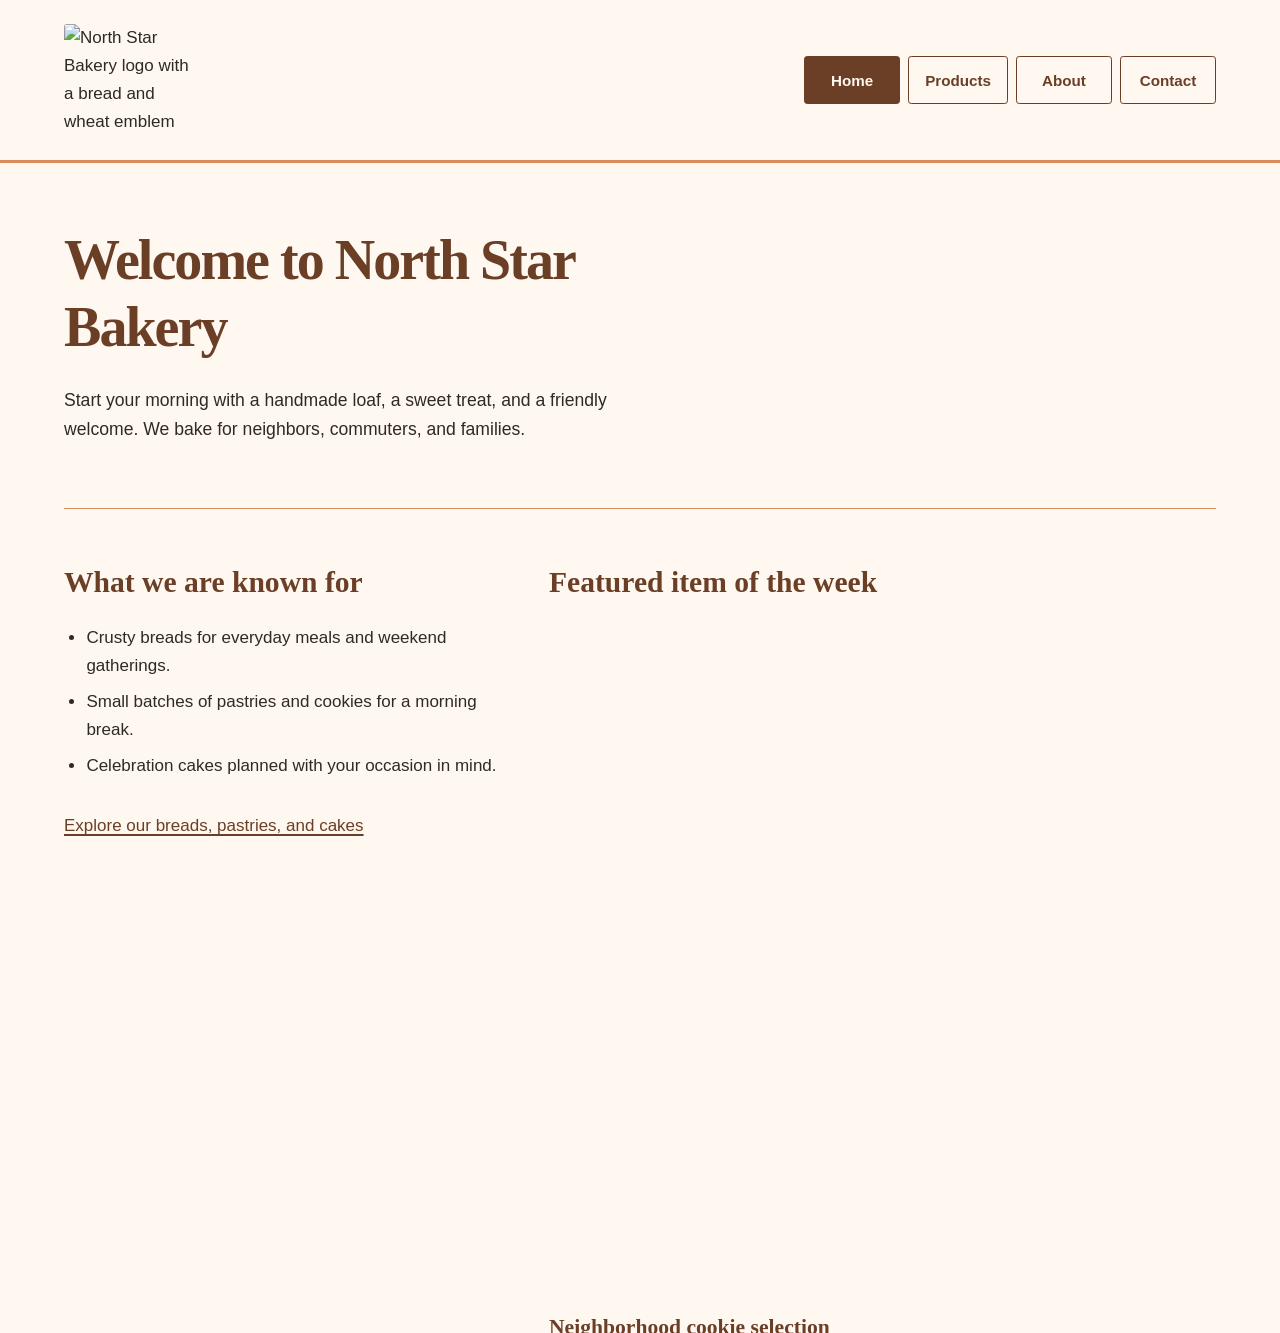
==== index.html @ 02958ff5 "Add files via upload" ====
<!DOCTYPE html>
<html lang="en">
<head>
  <meta charset="UTF-8">
  <meta name="viewport" content="width=device-width, initial-scale=1.0">
  <meta name="description" content="Neighborhood breads, pastries, cakes, and weekly bakery features.">
  <title>Home | North Star Bakery</title>
<link rel="stylesheet" href="styles.css">
</head>
<body class="index-page">
  <!-- Business details are sample content for the client scenario. -->
  <a href="#main-content">Skip to main content</a>
  <header>
    <div class="container header-inner">
<img src="media/bakery-logo.png" width="140" alt="North Star Bakery logo with a bread and wheat emblem">
    <nav aria-label="Main navigation">
      <ul>
        <li><a href="index.html" aria-current="page">Home</a></li>
        <li><a href="products.html">Products</a></li>
        <li><a href="about.html">About</a></li>
        <li><a href="contact.html">Contact</a></li>
      </ul>
    </nav>
  </div></header>
  <main id="main-content" class="container">
    <div class="page-intro">
<h1>Welcome to North Star Bakery</h1>
    <p>Start your morning with a handmade loaf, a sweet treat, and a
       friendly welcome. We bake for neighbors, commuters, and families.</p>
    </div>
<div class="home-highlights">
<section aria-labelledby="known-for" class="content-section">
      <h2 id="known-for">What we are known for</h2>
      <ul>
        <li>Crusty breads for everyday meals and weekend gatherings.</li>
        <li>Small batches of pastries and cookies for a morning break.</li>
        <li>Celebration cakes planned with your occasion in mind.</li>
      </ul>
      <p><a href="products.html">Explore our breads, pastries, and cakes</a></p>
    </section>
    <section aria-labelledby="weekly-feature" class="content-section">
      <h2 id="weekly-feature">Featured item of the week</h2>
      <picture>
        <source media="(min-width: 700px)" srcset="media/bakery-feature-large.png">
        <img src="media/bakery-feature-small.png" width="320" alt="Assorted cookies and pastries arranged in a bakery display">
      </picture>
      <h3>Neighborhood cookie selection</h3>
      <p>Choose a mix of cookies from our weekly display. A box of six is
         $12 to $18, depending on the selection. Ask about availability.</p>
      <p><a href="contact.html">Ask about this week's cookie selection</a></p>
    </section>
    </div>
<div class="home-details">
<section aria-labelledby="visit" class="content-section">
      <h2 id="visit">Stop by the bakery</h2>
      <p>Find us at 123 Main Street, Yourtown.</p>
      <p>Monday to Friday: 7 a.m. to 6 p.m.; Saturday: 8 a.m. to 4 p.m.;
         Sunday: closed.</p>
      <p><a href="contact.html#location">View location and pickup information</a></p>
    </section>
    <section aria-labelledby="welcome-audio" class="content-section">
      <h2 id="welcome-audio">A welcome from our bakery</h2>
      <p>Play our short welcome message using the audio controls.</p>
      <audio controls preload="metadata" aria-labelledby="welcome-audio">
        <source src="media/bakery-welcome.mp3" type="audio/mpeg">
        Your browser does not support HTML audio.
        <a href="media/bakery-welcome.mp3">Download the bakery welcome audio</a>.
      </audio>
      <p><a href="media/bakery-welcome.mp3">Open the welcome audio separately</a></p>
    </section>
  </div></main>
  <footer>
    <div class="container footer-inner">
<p>© 2026 North Star Bakery. Baked for our neighborhood.</p>
    <p><a href="contact.html">Contact us about a pickup request</a></p>
  </div></footer>
</body>
</html>
---- styles.css ----
/* North Star Bakery Touchstone 3
   Four-color palette and two font families.
   Base rules serve small screens. Larger layouts use min-width queries. */

:root {
  --cream: #FFF8F0;
  --brown: #6B3E26;
  --peach: #D88C5A;
  --charcoal: #2F2A26;
  --space-1: 0.5rem;
  --space-2: 1rem;
  --space-3: 1.5rem;
  --space-4: 2rem;
  --space-5: 3rem;
}

* { box-sizing: border-box; }

body {
  margin: 0;
  background: var(--cream);
  color: var(--charcoal);
  font-family: Arial, sans-serif;
  font-size: 1rem;
  line-height: 1.65;
}

h1, h2, h3, p, ul, figure { margin-top: 0; }

h1, h2, h3 {
  font-family: Georgia, serif;
  font-weight: 700;
  line-height: 1.2;
  color: var(--brown);
}

h1 {
  max-width: 22ch;
  margin-bottom: var(--space-3);
  font-size: clamp(2rem, 5vw, 3.5rem);
  letter-spacing: -0.035em;
}

h2 {
  margin-bottom: var(--space-3);
  font-size: 1.65rem;
}

h3 {
  margin-bottom: var(--space-1);
  font-size: 1.15rem;
}

p, ul { margin-bottom: var(--space-3); }
p { max-width: 68ch; }
ul { padding-left: 1.4rem; }
li + li { margin-top: var(--space-1); }

a {
  color: var(--brown);
  text-decoration-thickness: 0.09em;
  text-underline-offset: 0.2em;
  overflow-wrap: anywhere;
}

a:hover { text-decoration-thickness: 0.15em; }

a:focus-visible, button:focus-visible, input:focus-visible,
select:focus-visible, textarea:focus-visible {
  outline: 3px solid var(--brown);
  outline-offset: 4px;
}

img {
  display: block;
  max-width: 100%;
  height: auto;
  border-radius: 0.2rem;
}

audio { display: block; width: 100%; max-width: 24rem; margin-block: var(--space-3); }

.container {
  width: min(72rem, calc(100% - 2rem));
  margin-inline: auto;
}

/* Keyboard users can bypass the repeated navigation. */
body > a[href="#main-content"] {
  position: absolute;
  z-index: 5;
  top: -6rem;
  left: var(--space-2);
  padding: var(--space-2);
  background: var(--cream);
  border: 2px solid var(--brown);
}

body > a[href="#main-content"]:focus { top: var(--space-2); }

header { border-bottom: 3px solid var(--peach); }

.header-inner {
  display: flex;
  flex-direction: column;
  align-items: center;
  gap: var(--space-3);
  padding-block: var(--space-3);
}

.header-inner > img { width: 7rem; }
nav { width: 100%; }

nav ul {
  display: flex;
  flex-wrap: wrap;
  justify-content: center;
  gap: var(--space-1);
  margin: 0;
  padding: 0;
  list-style: none;
}

nav li + li { margin-top: 0; }
nav li { flex: 1 1 calc(50% - 0.5rem); }

nav a {
  display: flex;
  align-items: center;
  justify-content: center;
  min-height: 2.75rem;
  padding: 0.65rem 1rem;
  border: 1px solid var(--brown);
  border-radius: 0.2rem;
  font-size: 0.95rem;
  font-weight: 700;
  text-decoration: none;
}

nav a[aria-current="page"] { background: var(--brown); color: var(--cream); }
nav a:hover { background: var(--peach); color: var(--charcoal); }

main { padding-bottom: var(--space-5); }

.page-intro {
  padding-block: var(--space-5) var(--space-4);
  border-bottom: 1px solid var(--peach);
  margin-bottom: var(--space-4);
}

.page-intro > p {
  margin-bottom: 0;
  max-width: 58ch;
  font-size: 1.1rem;
}

.content-section {
  min-width: 0;
  padding-block: var(--space-3);
}

.content-section > :last-child { margin-bottom: 0; }

.home-highlights, .home-details, .products-layout,
.product-categories, .story-layout, .contact-layout, .staff-list {
  display: flex;
  flex-direction: column;
  gap: var(--space-4);
}

.home-highlights, .products-layout, .story-layout {
  padding-bottom: var(--space-4);
  margin-bottom: var(--space-4);
  border-bottom: 1px solid var(--peach);
}

.home-highlights > section:first-child > ul { margin-bottom: var(--space-4); }
.home-highlights picture { display: block; margin-bottom: var(--space-3); }
.home-highlights picture img { width: 100%; }
.home-highlights h3 { font-size: 1.35rem; }

/* The loaf and its explanation remain together as a semantic figure. */
figure {
  margin: var(--space-3) 0 0;
  padding: var(--space-2);
  border: 1px solid var(--peach);
}

figure img { width: 100%; max-width: 25rem; margin-inline: auto; }
figcaption { margin-top: var(--space-2); font-size: 0.95rem; }
.products-layout > section > img { width: 100%; max-width: 25rem; margin-bottom: var(--space-3); }
.story-layout img { width: 100%; margin-top: var(--space-3); }
.staff-list { margin-top: var(--space-3); }
.staff-member { min-width: 0; }

/* Each column starts as a full-width block for smaller screens. */
.location-section {
  align-self: flex-start;
  width: 100%;
  padding: var(--space-3);
  border: 1px solid var(--brown);
}

address { margin-bottom: var(--space-3); font-style: normal; }
.location-section ul { padding-left: 1.2rem; }

form { width: 100%; margin-top: var(--space-4); }

fieldset {
  min-width: 0;
  margin: 0 0 var(--space-4);
  padding: var(--space-3);
  border: 1px solid var(--brown);
}

legend {
  max-width: 100%;
  padding-inline: var(--space-1);
  color: var(--brown);
  font-size: 1.1rem;
  font-weight: 700;
}

.form-fields {
  display: flex;
  flex-direction: column;
  gap: var(--space-3);
}

.form-fields > p { min-width: 0; width: 100%; margin: 0; }
label { display: block; margin-bottom: var(--space-1); font-weight: 700; }
form br { display: none; }

input, select, textarea {
  display: block;
  width: 100%;
  min-width: 0;
  min-height: 2.75rem;
  padding: 0.7rem;
  border: 1px solid var(--brown);
  border-radius: 0.15rem;
  background: var(--cream);
  color: var(--charcoal);
  font: inherit;
  line-height: 1.4;
}

textarea { resize: vertical; }
form p[id] { font-size: 0.9rem; }

button {
  min-height: 2.75rem;
  padding: 0.8rem 1.25rem;
  border: 2px solid var(--brown);
  border-radius: 0.2rem;
  background: var(--brown);
  color: var(--cream);
  font: inherit;
  font-weight: 700;
  cursor: pointer;
}

button:hover { background: var(--peach); color: var(--charcoal); }

footer { background: var(--brown); color: var(--cream); }
.footer-inner {
  display: flex;
  flex-direction: column;
  gap: var(--space-2);
  padding-block: var(--space-4);
  font-size: 0.9rem;
}
.footer-inner p { margin: 0; }
footer a { color: var(--cream); }

/* The first larger-screen breakpoint turns stacked blocks into columns. */
@media (min-width: 48rem) {
  .container { width: min(72rem, calc(100% - 4rem)); }
  .header-inner { flex-direction: row; justify-content: space-between; gap: var(--space-5); }
  .header-inner > img { width: 8rem; }
  nav { width: auto; }
  nav li { flex: 0 1 auto; }
  nav a { min-width: 6rem; }
  .page-intro { padding-block: 3.5rem var(--space-5); }
  h2 { font-size: 1.85rem; }
  .home-highlights, .home-details, .products-layout,
  .story-layout, .contact-layout, .staff-list { flex-direction: row; align-items: flex-start; }
  .home-highlights > section:first-child { flex: 1 1 38%; }
  .home-highlights > section:last-child { flex: 1.5 1 58%; }
  .home-details > section { flex: 1 1 0; }
  .products-layout > section { flex: 1.25 1 0; }
  .product-categories { flex: 1 1 0; }
  .story-layout > section { flex: 1 1 0; }
  .story-layout > section:first-child { flex-grow: 1.3; }
  .staff-member { flex: 1 1 0; }
  .contact-layout > .location-section { flex: 1 1 30%; }
  .contact-layout > .request-section { flex: 2 1 65%; }
  .form-fields { flex-direction: row; flex-wrap: wrap; }
  .form-fields > p { flex: 1 1 calc(50% - 0.75rem); width: auto; }
  .form-fields > p.full-field { flex-basis: 100%; }
  .footer-inner { flex-direction: row; flex-wrap: wrap; justify-content: space-between; align-items: center; }
}

/* Wide screens gain whitespace rather than extra content columns. */
@media (min-width: 68rem) {
  body { font-size: 1.0625rem; }
  .home-highlights, .home-details, .products-layout,
  .story-layout, .contact-layout, .staff-list { gap: var(--space-5); }
  .page-intro { padding-block: 4rem; }
}
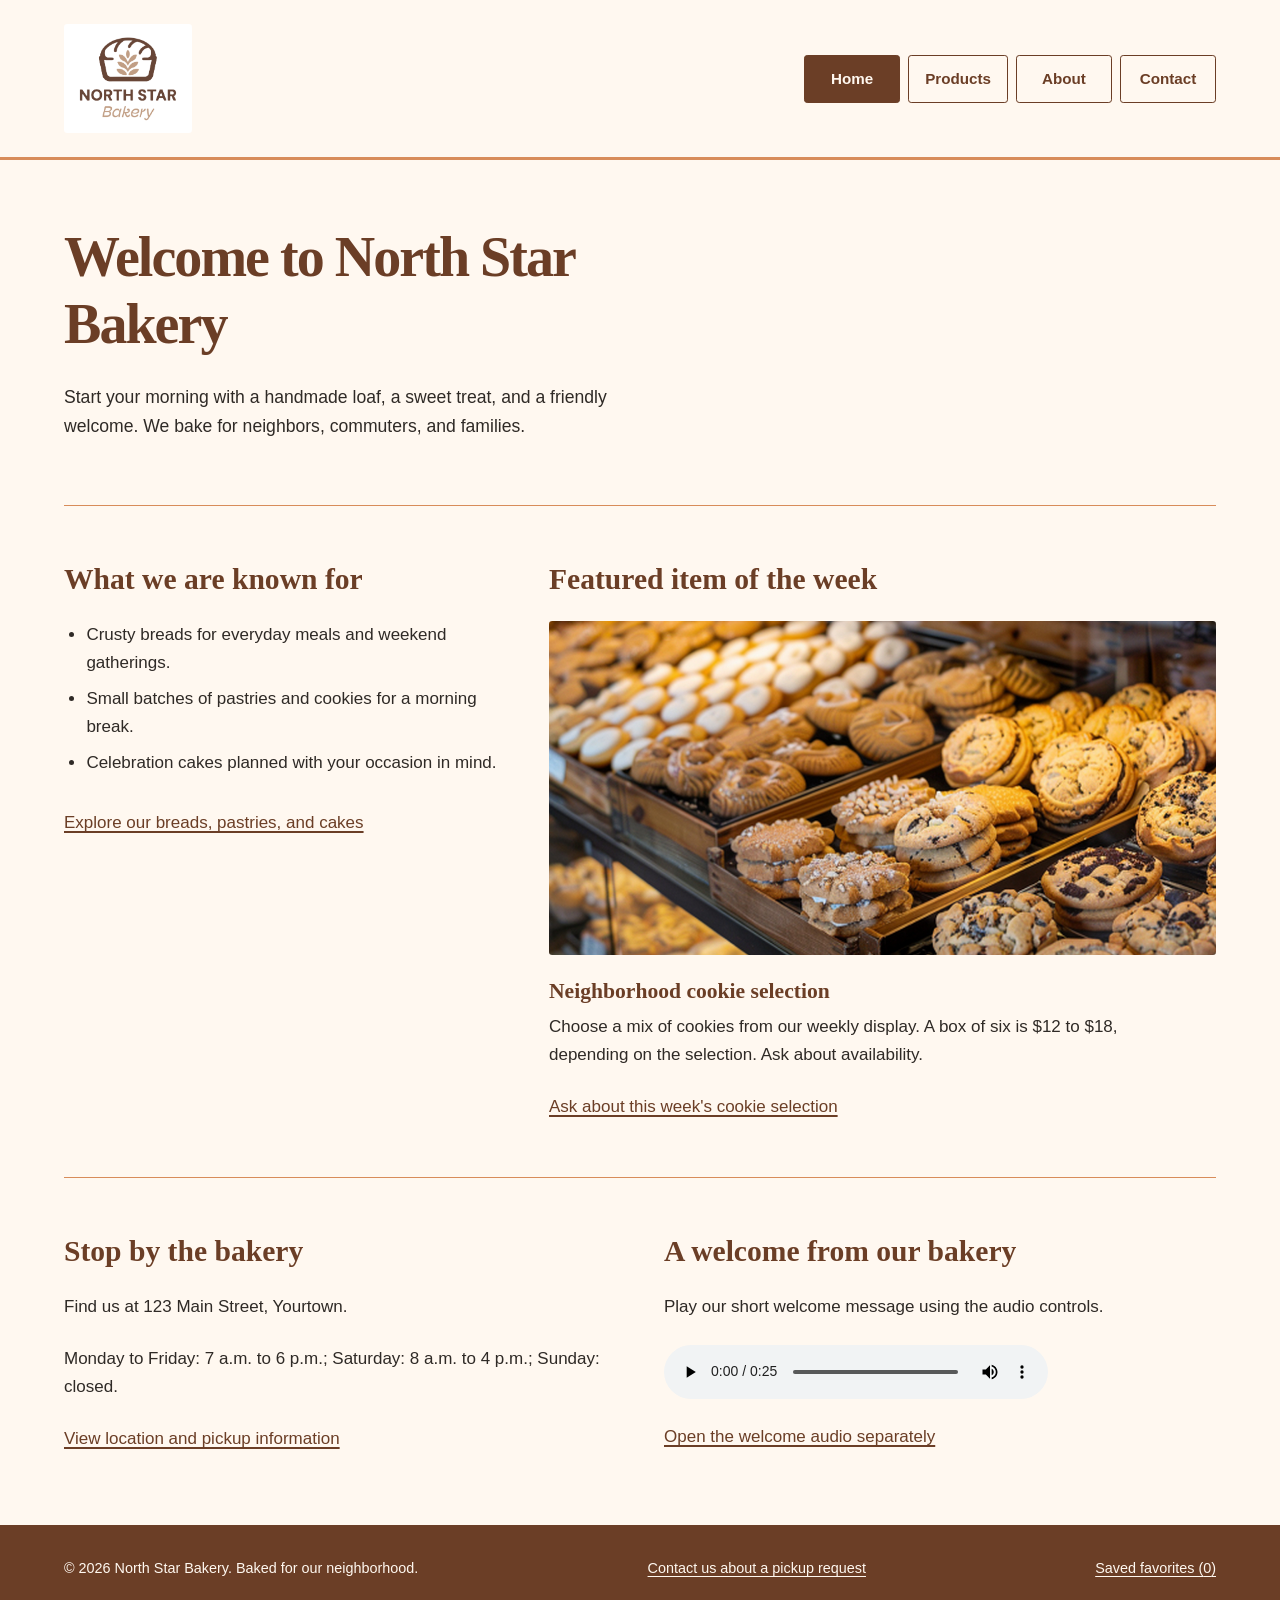
==== commit 9ba5b89c: "Add bakery favorites, persistent filters, and inline request validation for Touchstone 4" ====
--- a/index.html
+++ b/index.html
@@ -6,6 +6,7 @@
   <meta name="description" content="Neighborhood breads, pastries, cakes, and weekly bakery features.">
   <title>Home | North Star Bakery</title>
 <link rel="stylesheet" href="styles.css">
+<script type="module" src="app.js"></script>
 </head>
 <body class="index-page">
   <!-- Business details are sample content for the client scenario. -->
@@ -73,6 +74,7 @@
     <div class="container footer-inner">
 <p>© 2026 North Star Bakery. Baked for our neighborhood.</p>
     <p><a href="contact.html">Contact us about a pickup request</a></p>
-  </div></footer>
+  <p><a href="products.html#favorites-panel">Saved favorites (<span data-favorite-count>0</span>)</a></p>
+</div></footer>
 </body>
 </html>
--- a/styles.css
+++ b/styles.css
@@ -308,3 +308,32 @@
   .story-layout, .contact-layout, .staff-list { gap: var(--space-5); }
   .page-intro { padding-block: 4rem; }
 }
+
+/* Touchstone 4 uses the same four colors and two font families. */
+[hidden] { display: none !important; }
+.shop-tools { display: flex; flex-direction: column; gap: var(--space-4); padding-bottom: var(--space-4); margin-bottom: var(--space-3); border-bottom: 1px solid var(--peach); }
+.filter-panel, .favorites-panel { min-width: 0; }
+.filter-buttons { display: flex; flex-wrap: wrap; gap: var(--space-1); }
+.filter-buttons button { background: var(--cream); color: var(--brown); padding: 0.55rem 0.8rem; font-size: 0.9rem; }
+.filter-buttons button[aria-pressed="true"] { background: var(--brown); color: var(--cream); }
+.filter-buttons button:hover { background: var(--peach); color: var(--charcoal); }
+.favorites-panel { border: 1px solid var(--brown); padding: var(--space-3); }
+#favorites-list { list-style: none; padding: 0; }
+#favorites-list > li, section[data-product-category] > ul > li { display: flex; flex-wrap: wrap; justify-content: space-between; align-items: center; gap: var(--space-1); }
+.product-description { flex: 1 1 13rem; }
+.save-product, .remove-favorite { padding: 0.5rem 0.75rem; font-size: 0.85rem; }
+.save-product[aria-pressed="true"] { background: var(--peach); color: var(--charcoal); }
+#filter-result, #favorites-status, #prefill-status, .storage-message { font-size: 0.9rem; }
+.storage-message { flex-basis: 100%; margin: 0; }
+.storage-message:empty, #favorites-status:empty, #prefill-status:empty { display: none; }
+.shortlist-prefill { border: 1px solid var(--peach); padding: var(--space-3); margin-bottom: var(--space-3); }
+.shortlist-prefill p { font-size: 0.9rem; }
+.field-error { display: block; margin-top: var(--space-1); color: var(--brown); font-size: 0.9rem; font-weight: 700; }
+.field-error:empty { display: none; }
+[aria-invalid="true"] { border: 3px solid var(--brown); }
+.validation-summary, .form-result { border-left: 4px solid var(--brown); padding: var(--space-2); margin-block: var(--space-3); font-weight: 700; }
+@media (min-width: 48rem) {
+ .shop-tools { flex-direction: row; flex-wrap: wrap; align-items: flex-start; }
+ .filter-panel { flex: 1.1 1 0; }
+ .favorites-panel { flex: 1 1 0; }
+}
